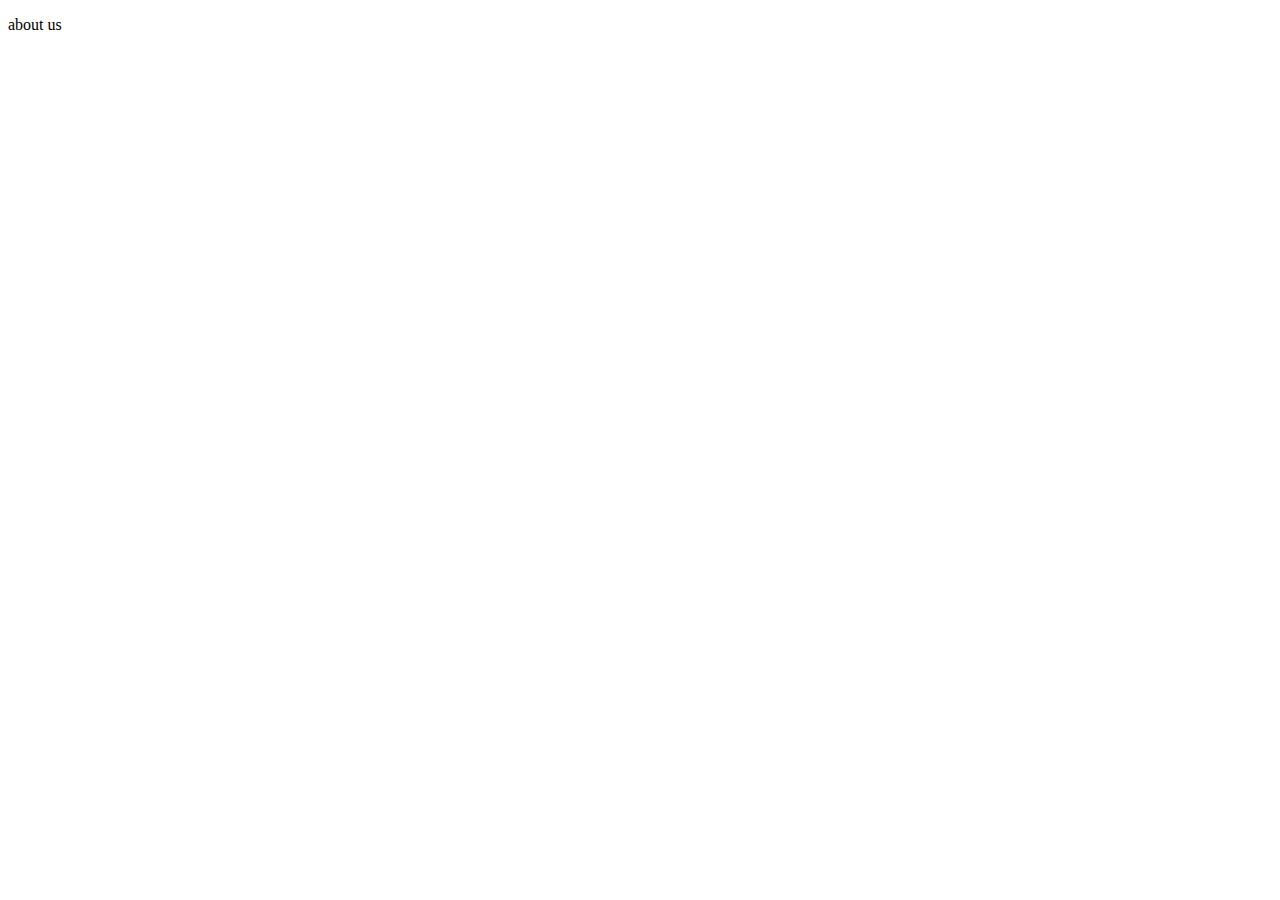
==== about-us.html @ cf476227 "inital commit" ====
<!DOCTYPE html>
<html lang="en">
<head>
    <meta charset="UTF-8">
    <meta name="viewport" content="width=device-width, initial-scale=1.0">
    <title>About us</title>
</head>
<body>
    <p>about us</p>
</body>
</html>
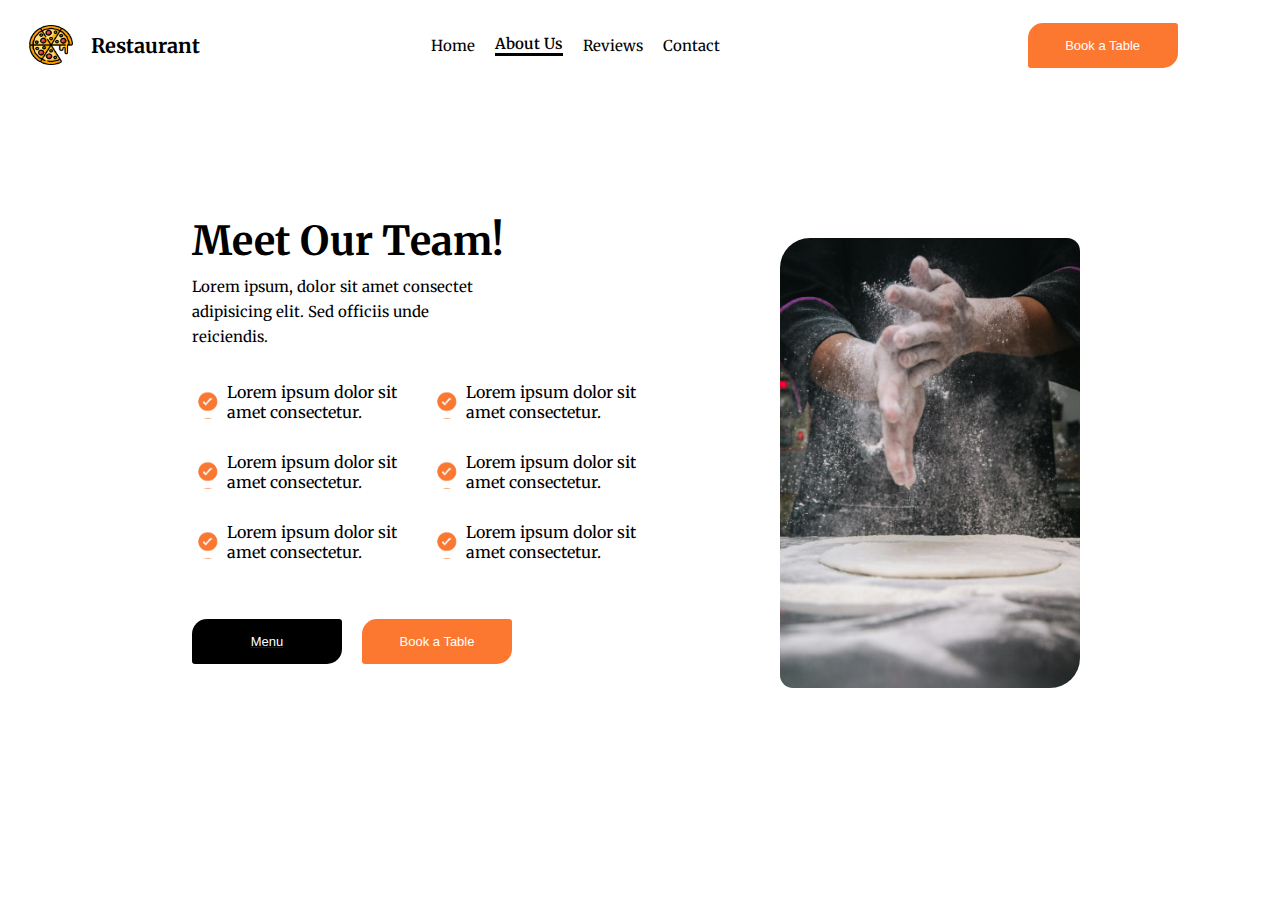
==== commit 0f7c7d49: "finished reviews and about us" ====
--- a/about-us.html
+++ b/about-us.html
@@ -3,9 +3,62 @@
 <head>
     <meta charset="UTF-8">
     <meta name="viewport" content="width=device-width, initial-scale=1.0">
-    <title>About us</title>
+    <title>Restaurant UI</title>
+    <link rel="icon" href="Pictures/pizza-logo.png">
+    <link rel="preconnect" href="https://fonts.googleapis.com">
+<link rel="preconnect" href="https://fonts.gstatic.com" crossorigin>
+<link href="https://fonts.googleapis.com/css2?family=Merriweather:ital,wght@0,300;0,400;0,700;0,900;1,300;1,400;1,700;1,900&display=swap" rel="stylesheet">
+<link rel="stylesheet" href="about.css" />
+<link rel="stylesheet" href="navbar.css">
 </head>
 <body>
-    <p>about us</p>
+    <nav class="header">
+        <div id=name>
+            <img src="Pictures/pizza-logo.png">
+            <h3>Restaurant</h3>
+        </div>
+        <div id="options">
+            <ul>
+                <li><a href="index.html">Home</a></li>
+                <li id="click"><a href=about-us.html>About Us</a></li>
+                <li><a href=reviews.html>Reviews</a></li>
+                <li><a href=contact-us.html>Contact</a></li>
+            </ul>
+        </div>
+        <div id="book">
+            <button type="button">Book a Table</button>
+        </div>
+    </nav>
+    <div class="page">
+        <div class="text">
+            <h3>Meet Our Team!</h3>
+            <p>Lorem ipsum, dolor sit amet consectet adipisicing elit. Sed officiis unde reiciendis.</p>
+            <div class="points">
+                <ul class="list" id="list1">
+                    <li>Lorem ipsum dolor sit amet consectetur.</li>
+                    <li>Lorem ipsum dolor sit amet consectetur.</li>
+                    <li>Lorem ipsum dolor sit amet consectetur.</li>
+                </ul>
+                <ul class="list">
+                    <li>Lorem ipsum dolor sit amet consectetur.</li>
+                    <li>Lorem ipsum dolor sit amet consectetur.</li>
+                    <li>Lorem ipsum dolor sit amet consectetur.</li>
+                </ul>
+            </div>
+            <div class="btn">
+                <div id="menu-button">
+                    <a href="index.html#menu">
+                        <button type="button">Menu</button> 
+                    </a>
+                </div>
+                <div id="book1">
+                    <button type="button">Book a Table</button>
+                </div>
+            </div>
+        </div>
+        <div class="photo">
+            <img src="Pictures/poof.jpg">
+        </div>
+    </div>
 </body>
 </html>--- a/about.css
+++ b/about.css
@@ -0,0 +1,159 @@
+
+.page{
+    width:100%;
+    height: 100%;
+    margin: 0;
+    height: 100%;
+    display: flex;
+    flex-direction: row;
+    font-family: "Merriweather", serif;
+    align-items: center;
+}
+.text{
+    padding: 5% 0;
+    display:flex;
+    flex-direction: column;
+    justify-self: center;
+    flex-wrap: wrap;
+    width: 55dvw;
+}
+.text h3{
+    font-size: 40px;
+    float: left;
+    width: 40dvw;
+    display:flex;
+    align-self: flex-start;
+    text-align: left;
+    padding-bottom: 8px;
+    padding-left: 15dvw;
+}
+.text p{
+    font-size: 15px;
+    display: flex;
+    flex-wrap: wrap;
+    float: left;
+    width:38dvw;
+    text-align: left;
+    align-self: flex-start;
+    margin: 0;
+    line-height: 25px;
+    padding-left: 15vw;
+    padding-bottom: 5%;
+}
+.points{
+    display: flex;
+    flex-direction: row;
+
+}
+.list{
+    margin: 0;
+    list-style-type: none;
+}
+.list li {
+    position: relative;
+    padding-left: 35px;
+    margin-bottom: 30px;
+    width: 90%;
+}
+    
+.list li::before {
+    content: "";
+    position: absolute;
+    left: 0;
+    top: 70%;
+    width: 30px;
+    height: 30px;
+    background-image: url('Pictures/tick.png');
+    background-size: contain;
+    transform: translateY(-70%);
+}
+#list1{
+     padding-left: 15dvw; 
+
+}
+.btn{
+    display: flex;
+    flex-direction: row;
+    align-items:flex-start;
+    padding-left: 15dvw;
+    padding-top: 3dvh;
+    width: fit-content;
+    flex-wrap: wrap;
+
+}
+#menu-button button {
+    border: none;
+    color: rgb(255, 255, 255);
+    padding: 15px 10px;
+    text-align: center;
+    font-size: 13px;
+    cursor: pointer;
+    width: 150px;
+    background-color: #000000;
+    border-radius: 15px 3px 15px 3px;
+    margin: 0 20px 20px 0;
+    display: block;
+}
+#menu-button :hover{
+    box-shadow: 5px 5px 5px #5E7797;
+}
+#book1 button {
+    border: none;
+    color: rgb(255, 255, 255);
+    padding: 15px 10px;
+    text-align: center;
+    font-size: 13px;
+    cursor: pointer;
+    width: 150px;
+    background-color: #fc772f;
+    border-radius: 15px 3px 15px 3px;
+    display: block;
+}
+#book1 :hover{
+    box-shadow: 5px 5px 5px #5E7797;
+}
+.photo{
+    width:50%;
+}
+.photo img{
+    width:300px;
+    height: 450px;
+    margin: 5% 0 0 18%;
+    align-items: center;
+    border-radius: 30px 13px 30px 13px;
+}
+@media only screen and (max-width: 1000px){
+    .points{
+        flex-wrap: wrap;
+    }
+    .list, #list1, .text p, .btn{
+        padding-left: 10vw;
+    }
+    .text h3{
+        padding-left: 10vw;
+        font-size: 35px;
+        flex-wrap: wrap;
+    }
+    .page{
+        padding-top: 20%;
+        justify-content: space-between;
+        content: box;
+        overflow: scroll;
+    }
+    .photo img{
+        margin: 0 auto;
+        display: block;
+    }
+}
+@media only screen and (max-width: 767px){
+    
+    .text h3{
+        padding-left: 8vw;
+        width:100%;
+    }
+    .list, #list1, .text p, .btn{
+        padding-left: 8vw;
+    }
+}
+
+    --- a/navbar.css
+++ b/navbar.css
@@ -0,0 +1,151 @@
+body{
+    background-color: white;
+    margin:0;
+    height: 100%;
+    width: 100%;
+}
+*{
+    margin:0;
+    padding: 0;
+    box-sizing: border-box;
+}
+.header {
+    background-color: white;
+    width:100%;
+    display: flex;
+    flex-wrap: wrap;
+    justify-content: space-between;
+    align-items: center;
+    padding: 20px 0;
+    margin: 0;
+    font-family: "Merriweather", serif;
+    position: fixed;
+    z-index: 6;
+}
+html{
+    overflow-y: scroll;
+    height: 100%;
+    width: 100%;
+}
+
+#name {
+    display: flex;
+    align-items: center;
+    float: right;
+    margin: 0 2%;
+    flex-direction: row;
+}
+
+#name h3 {
+    color: black;
+    margin-left: 15px;
+    font-size: 20px;
+}
+
+#name img {
+    height: 50px;
+    width: 50px;
+    padding: 5px 3px;
+}
+
+#options {
+    flex-grow: 1;
+    float: right;
+    margin: 0 0%;
+    align-self: center;
+}
+
+#options ul {
+    list-style-type: none;
+    display: flex;
+    align-items: center;
+    padding: 0;
+    margin: 0;
+    justify-content: center;
+}
+
+#options ul li {
+    display: inline-block;
+    font-size: 15px;
+    margin: 0 10px;
+}
+
+#options ul a {
+    text-decoration: none;
+    color: black;
+}
+
+#options ul li:hover a {
+    font-weight: 800;
+}
+
+#click  {
+    font-weight: 600;
+    border-bottom-style: solid;
+    padding-bottom: 0.5px;
+    }
+
+#book {
+    display: flex;
+    align-items: center;
+    float: left;
+    margin: 0 8dvw;
+}
+
+#book button {
+    border: none;
+    color: rgb(255, 255, 255);
+    padding: 15px 10px;
+    text-align: center;
+    font-size: 13px;
+    cursor: pointer;
+    width: 150px;
+    background-color: #fc772f;
+    border-radius: 15px 3px 15px 3px;
+    display: block;
+}
+#book :hover{
+    box-shadow: 5px 5px 5px #5E7797;
+}
+@media only screen and (max-width: 1000px){
+    #options{
+    width:200px;
+    }
+
+}
+@media only screen and (max-width: 767px) {
+    #options {
+        width: 100%;
+        padding:0;
+        height: fit-content;
+        order:1;
+        display: flex;
+        justify-content: center;
+        margin: 10px 0;
+        flex:2;
+    }
+    #options ul{
+        justify-content: center;
+    }
+    #options ul li {
+        font-size: 16px;
+        margin: 0;
+        padding: 0 5dvw;
+        width:fit-content;
+    }
+    .header {
+        flex-direction: row;
+        flex-wrap: wrap;
+        justify-content: space-between;
+        padding: 10px;
+        height: auto;
+    }
+    #book{
+        margin-left: auto;
+    }
+    #name{
+        flex-direction: column;
+        margin: 0;
+        width: fit-content;
+    }
+}
